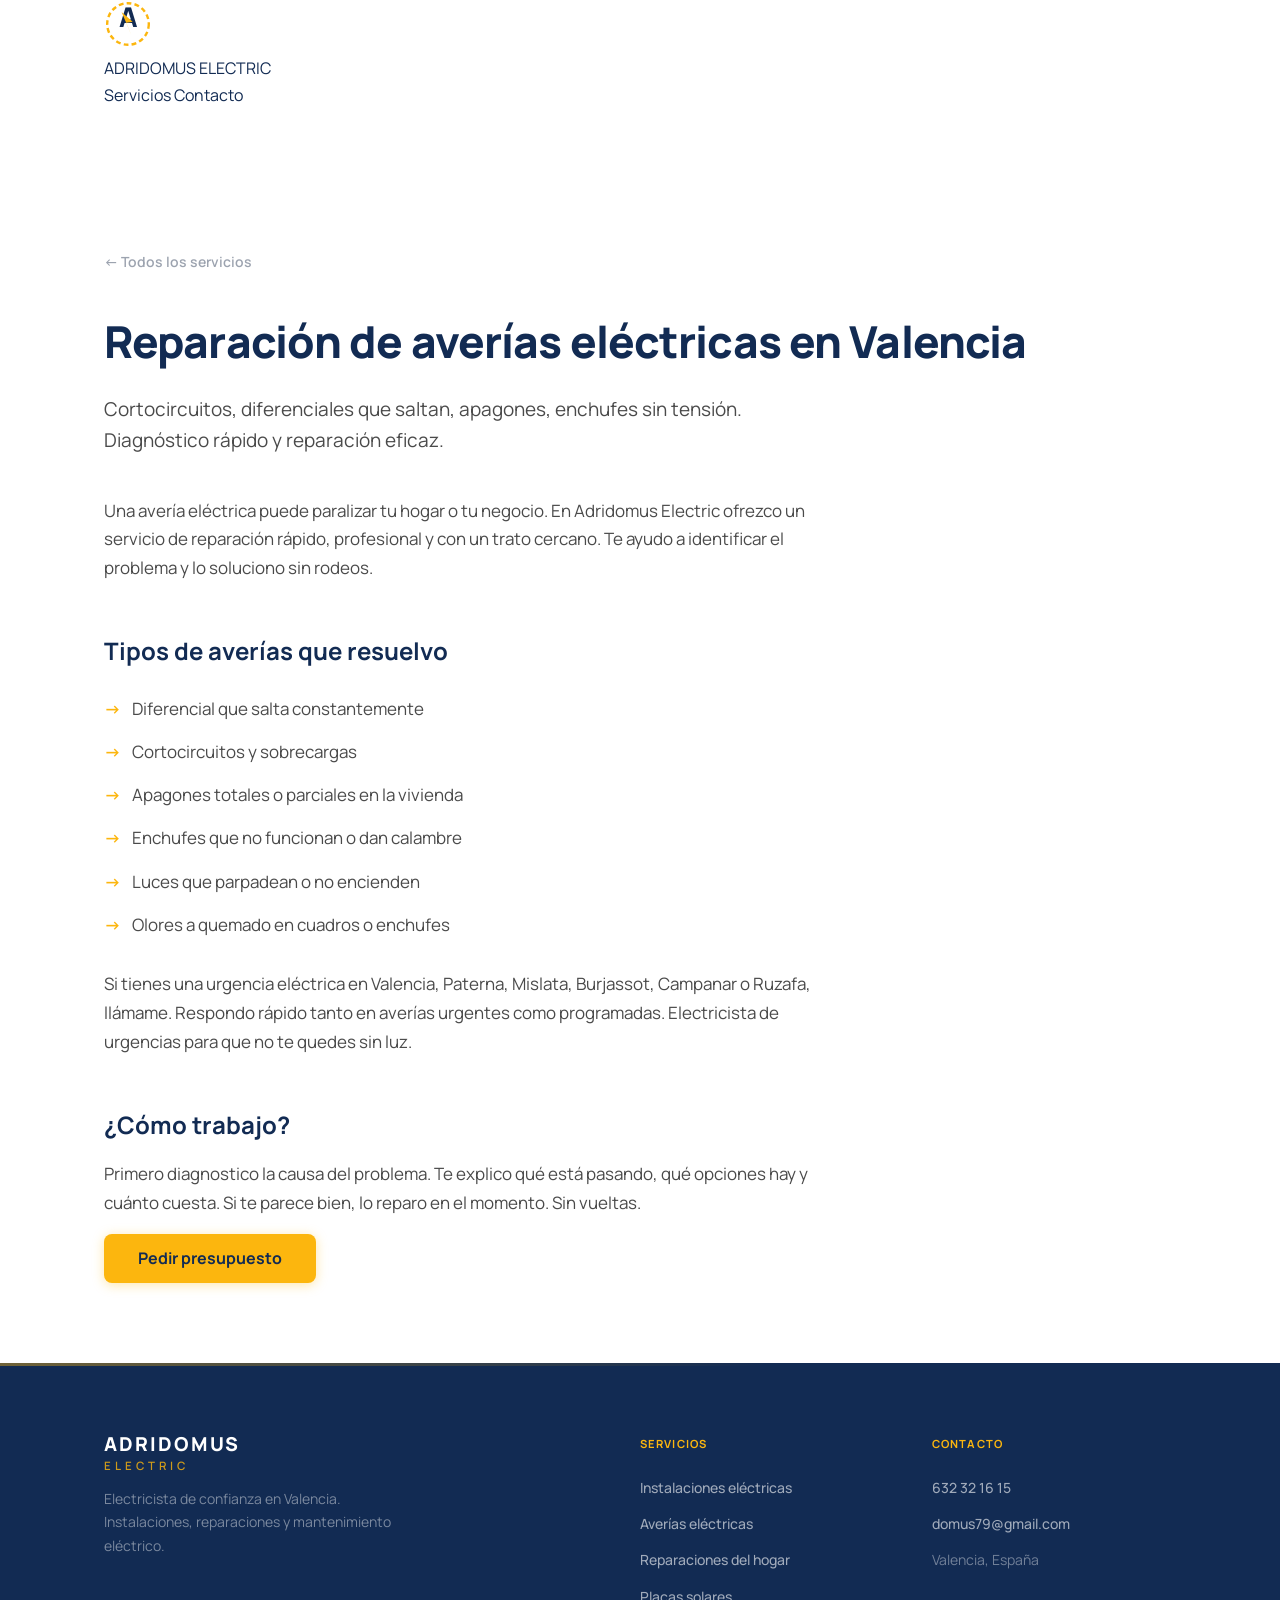
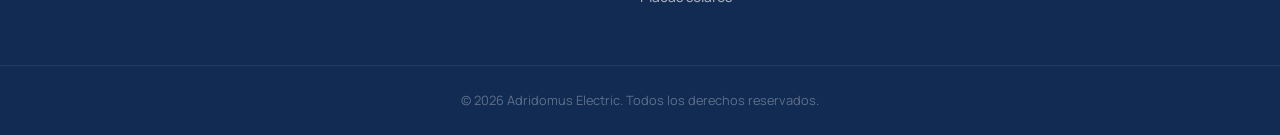
==== servicios/averias-electricas/index.html @ b21e89ab "Primer commit: landing page Adridomus Electric" ====
<!DOCTYPE html>
<html lang="es">
<head>
  <meta charset="UTF-8">
  <meta name="viewport" content="width=device-width, initial-scale=1.0">
  <title>Reparación de averías eléctricas en Valencia | Adridomus Electric</title>
  <meta name="description" content="Reparación de averías eléctricas en Valencia: cortocircuitos, diferenciales que saltan, apagones, enchufes sin tensión. Electricista urgente en Valencia, Paterna, Mislata y Burjassot.">
  <link rel="canonical" href="https://adridomuselectric.com/servicios/averias-electricas/">
  <meta property="og:title" content="Reparación de averías eléctricas en Valencia | Adridomus Electric">
  <meta property="og:description" content="Cortocircuitos, diferenciales que saltan, apagones, enchufes sin tensión. Diagnóstico rápido y reparación eficaz.">
  <meta property="og:url" content="https://adridomuselectric.com/servicios/averias-electricas/">
  <link rel="preconnect" href="https://fonts.googleapis.com">
  <link rel="preconnect" href="https://fonts.gstatic.com" crossorigin>
  <link href="https://fonts.googleapis.com/css2?family=Manrope:wght@400;500;600;700;800;900&display=swap" rel="stylesheet">
  <link rel="stylesheet" href="../../style.css">
  <style>
    .service-page { padding: 140px 0 80px; }
    .service-page h1 { font-size: 2.75rem; font-weight: 800; color: var(--color-primary); letter-spacing: -0.02em; margin-bottom: 16px; }
    .service-page .lead { font-size: 1.1875rem; color: var(--color-gray-700); max-width: 640px; line-height: 1.65; margin-bottom: 40px; }
    .service-content { max-width: 720px; }
    .service-content h2 { font-size: 1.5rem; font-weight: 700; color: var(--color-primary); margin-top: 48px; margin-bottom: 16px; }
    .service-content p { font-size: 1.0625rem; color: var(--color-gray-700); line-height: 1.7; margin-bottom: 16px; }
    .service-content ul { list-style: none; padding: 0; margin-bottom: 24px; }
    .service-content ul li { font-size: 1.0625rem; color: var(--color-gray-700); padding: 8px 0 8px 28px; position: relative; line-height: 1.6; }
    .service-content ul li::before { content: '→'; position: absolute; left: 0; color: var(--color-accent); font-weight: 700; }
    .back-link { display: inline-flex; align-items: center; gap: 6px; font-size: 0.875rem; font-weight: 600; color: var(--color-gray-400); margin-bottom: 32px; transition: color 0.2s; }
    .back-link:hover { color: var(--color-accent); }
  </style>
</head>
<body>
  <header class="header" role="banner">
    <div class="container">
      <a href="/" class="logo" aria-label="Adridomus Electric — Ir al inicio">
        <svg class="logo-svg" viewBox="0 0 60 60" width="48" height="48" aria-hidden="true" focusable="false">
          <circle cx="30" cy="30" r="26" fill="none" stroke="#FCB60E" stroke-width="3" stroke-dasharray="6 4"/>
          <text x="30" y="34" text-anchor="middle" font-size="34" font-weight="900" fill="#122B53" font-family="Manrope">A</text>
          <polygon points="24,14 36,28 28,28 32,44" fill="#FCB60E" transform="rotate(-8,30,29)"/>
        </svg>
        <div class="logo-texto">
          <span class="logo-adridomus">ADRIDOMUS</span>
          <span class="logo-linea" aria-hidden="true"></span>
          <span class="logo-electric">ELECTRIC</span>
        </div>
      </a>
      <nav class="nav" role="navigation" aria-label="Navegación principal">
        <a href="/#servicios">Servicios</a>
        <a href="/#contacto">Contacto</a>
      </nav>
    </div>
  </header>
  <main class="service-page">
    <div class="container">
      <a href="/#servicios" class="back-link">← Todos los servicios</a>
      <h1>Reparación de averías eléctricas en Valencia</h1>
      <p class="lead">Cortocircuitos, diferenciales que saltan, apagones, enchufes sin tensión. Diagnóstico rápido y reparación eficaz.</p>
      <div class="service-content">
        <p>Una avería eléctrica puede paralizar tu hogar o tu negocio. En Adridomus Electric ofrezco un servicio de reparación rápido, profesional y con un trato cercano. Te ayudo a identificar el problema y lo soluciono sin rodeos.</p>
        <h2>Tipos de averías que resuelvo</h2>
        <ul>
          <li>Diferencial que salta constantemente</li>
          <li>Cortocircuitos y sobrecargas</li>
          <li>Apagones totales o parciales en la vivienda</li>
          <li>Enchufes que no funcionan o dan calambre</li>
          <li>Luces que parpadean o no encienden</li>
          <li>Olores a quemado en cuadros o enchufes</li>
        </ul>
        <p>Si tienes una urgencia eléctrica en Valencia, Paterna, Mislata, Burjassot, Campanar o Ruzafa, llámame. Respondo rápido tanto en averías urgentes como programadas. Electricista de urgencias para que no te quedes sin luz.</p>
        <h2>¿Cómo trabajo?</h2>
        <p>Primero diagnostico la causa del problema. Te explico qué está pasando, qué opciones hay y cuánto cuesta. Si te parece bien, lo reparo en el momento. Sin vueltas.</p>
        <a href="/#contacto" class="btn btn-primary">Pedir presupuesto</a>
      </div>
    </div>
  </main>
  <footer class="footer" role="contentinfo">
    <div class="container">
      <div class="footer-grid">
        <div class="footer-brand">
          <div class="footer-logo"><span class="footer-logo-main">ADRIDOMUS</span><span class="footer-logo-sub">ELECTRIC</span></div>
          <p class="footer-desc">Electricista de confianza en Valencia. Instalaciones, reparaciones y mantenimiento eléctrico.</p>
        </div>
        <div class="footer-links">
          <h4 class="footer-heading">Servicios</h4>
          <ul>
            <li><a href="/servicios/instalaciones-electricas/">Instalaciones eléctricas</a></li>
            <li><a href="/servicios/averias-electricas/">Averías eléctricas</a></li>
            <li><a href="/servicios/reparaciones-hogar/">Reparaciones del hogar</a></li>
            <li><a href="/servicios/placas-solares/">Placas solares</a></li>
          </ul>
        </div>
        <div class="footer-contact-info">
          <h4 class="footer-heading">Contacto</h4>
          <ul>
            <li><a href="tel:+34632321615">632 32 16 15</a></li>
            <li><a href="mailto:domus79@gmail.com">domus79@gmail.com</a></li>
            <li><span>Valencia, España</span></li>
          </ul>
        </div>
      </div>
    </div>
    <div class="footer-bottom"><div class="container"><p>&copy; 2026 Adridomus Electric. Todos los derechos reservados.</p></div></div>
  </footer>
</body>
</html>
---- style.css ----
*,
*::before,
*::after {
  margin: 0;
  padding: 0;
  box-sizing: border-box;
}

:root {
  --color-primary: #122B53;
  --color-primary-light: #1A3D72;
  --color-accent: #FCB60E;
  --color-accent-hover: #E0A40C;
  --color-white: #FFFFFF;
  --color-gray-50: #F8F9FA;
  --color-gray-100: #F3F4F6;
  --color-gray-200: #E5E7EB;
  --color-gray-400: #9CA3AF;
  --color-gray-500: #6B7280;
  --color-gray-700: #4A4A4A;
  --color-gray-900: #122B53;
  --color-whatsapp: #25D366;
  --font-family: 'Manrope', system-ui, -apple-system, sans-serif;
  --max-width: 1120px;
  --header-height: 72px;
  --radius-sm: 8px;
  --radius-md: 12px;
}

html {
  scroll-behavior: smooth;
  scroll-padding-top: calc(var(--header-height) + 16px);
}

@media (prefers-reduced-motion: reduce) {
  html { scroll-behavior: auto; }
  *, *::before, *::after {
    animation-duration: 0.01ms !important;
    animation-iteration-count: 1 !important;
    transition-duration: 0.01ms !important;
  }
}

body {
  font-family: var(--font-family);
  color: var(--color-primary);
  background: var(--color-white);
  line-height: 1.65;
  -webkit-font-smoothing: antialiased;
  -moz-osx-font-smoothing: grayscale;
}

.container {
  width: 100%;
  max-width: var(--max-width);
  margin: 0 auto;
  padding: 0 24px;
}

a {
  color: inherit;
  text-decoration: none;
  transition: color 0.2s ease;
}

img {
  max-width: 100%;
  display: block;
}

.skip-link {
  position: absolute;
  top: -100%;
  left: 16px;
  background: var(--color-accent);
  color: var(--color-primary);
  padding: 8px 16px;
  border-radius: var(--radius-sm);
  font-weight: 700;
  z-index: 200;
  transition: top 0.2s;
}

.skip-link:focus {
  top: 16px;
}

.btn {
  display: inline-flex;
  align-items: center;
  padding: 15px 34px;
  border-radius: var(--radius-sm);
  font-weight: 700;
  font-size: 1rem;
  text-decoration: none;
  border: none;
  cursor: pointer;
  transition: all 0.25s ease;
  font-family: inherit;
  line-height: 1.2;
  white-space: nowrap;
}

.btn-primary {
  background: var(--color-accent);
  color: var(--color-primary);
  box-shadow: 0 2px 12px rgba(252, 182, 14, 0.35);
}

.btn-primary:hover {
  background: var(--color-accent-hover);
  transform: translateY(-2px);
  box-shadow: 0 8px 24px rgba(252, 182, 14, 0.45);
}

.btn-whatsapp {
  background: var(--color-whatsapp);
  color: var(--color-white);
}

.btn-whatsapp:hover {
  background: #1ebe5a;
  transform: translateY(-2px);
}

.section-tag {
  display: inline-block;
  font-size: 0.75rem;
  font-weight: 700;
  text-transform: uppercase;
  letter-spacing: 0.08em;
  color: var(--color-accent);
  margin-bottom: 12px;
}

.section-header {
  margin-bottom: 48px;
}

.section-title {
  font-size: 2.25rem;
  font-weight: 800;
  color: var(--color-primary);
  margin-bottom: 16px;
  line-height: 1.2;
  letter-spacing: -0.02em;
}

.section-desc {
  font-size: 1.125rem;
  color: var(--color-gray-500);
  max-width: 600px;
  line-height: 1.65;
}

/* Menu toggle (mobile) */
.menu-toggle {
  display: none;
  flex-direction: column;
  gap: 5px;
  background: none;
  border: none;
  cursor: pointer;
  padding: 4px;
  z-index: 110;
}

.menu-toggle span {
  display: block;
  width: 24px;
  height: 2px;
  background: var(--color-primary);
  border-radius: 2px;
  transition: all 0.3s ease;
}

.menu-toggle.active span:nth-child(1) {
  transform: translateY(7px) rotate(45deg);
}

.menu-toggle.active span:nth-child(2) {
  opacity: 0;
}

.menu-toggle.active span:nth-child(3) {
  transform: translateY(-7px) rotate(-45deg);
}

/* Trusted bar */
.trusted {
  padding: 48px 0;
  border-top: 1px solid var(--color-gray-200);
  border-bottom: 1px solid var(--color-gray-200);
}

.trusted-grid {
  display: flex;
  justify-content: center;
  gap: 48px;
  flex-wrap: wrap;
}

.trusted-item {
  display: flex;
  flex-direction: column;
  align-items: center;
  gap: 4px;
}

.trusted-number {
  font-size: 1.5rem;
  font-weight: 800;
  color: var(--color-primary);
  letter-spacing: -0.02em;
}

.trusted-text {
  font-size: 0.8125rem;
  color: var(--color-gray-500);
  font-weight: 500;
}

/* Services */
.services {
  padding: 100px 0;
  background: var(--color-gray-50);
}

.services-grid {
  display: grid;
  grid-template-columns: repeat(2, 1fr);
  gap: 24px;
}

.service-card {
  background: var(--color-white);
  border: 1px solid var(--color-gray-200);
  border-radius: var(--radius-md);
  padding: 36px 28px;
  transition: all 0.3s ease;
  position: relative;
  display: flex;
  flex-direction: column;
}

.service-card::before {
  content: '';
  position: absolute;
  top: 0;
  left: 20px;
  right: 20px;
  height: 3px;
  background: var(--color-accent);
  border-radius: 2px;
  opacity: 0;
  transition: opacity 0.3s ease;
}

.service-card:hover {
  border-color: var(--color-accent);
  box-shadow: 0 12px 32px rgba(18, 43, 83, 0.06);
  transform: translateY(-3px);
}

.service-card:hover::before {
  opacity: 1;
}

.service-icon {
  font-size: 2.4rem;
  display: block;
  margin-bottom: 16px;
  line-height: 1;
}

.service-title {
  font-size: 1.125rem;
  font-weight: 700;
  color: var(--color-primary);
  margin-bottom: 10px;
  line-height: 1.3;
}

.service-desc {
  font-size: 0.9375rem;
  color: var(--color-gray-700);
  line-height: 1.6;
  margin-bottom: 16px;
  flex: 1;
}

.service-link {
  font-size: 0.875rem;
  font-weight: 600;
  color: var(--color-accent);
  display: inline-flex;
  align-items: center;
  gap: 4px;
  transition: gap 0.2s;
}

.service-link:hover {
  gap: 8px;
}

/* About */
.about {
  padding: 100px 0;
  background: var(--color-white);
  position: relative;
  overflow: hidden;
}

.about::before {
  content: '';
  position: absolute;
  inset: 0;
  background:
    radial-gradient(ellipse at 80% 50%, rgba(18, 43, 83, 0.03) 0%, transparent 60%),
    radial-gradient(ellipse at 20% 80%, rgba(252, 182, 14, 0.03) 0%, transparent 50%);
  pointer-events: none;
}

.about-inner {
  display: grid;
  grid-template-columns: 1fr 1fr;
  gap: 80px;
  align-items: center;
  position: relative;
  z-index: 1;
}

.about-text {
  font-size: 1.0625rem;
  color: var(--color-gray-700);
  margin-bottom: 16px;
  line-height: 1.7;
}

.about-values {
  display: flex;
  flex-wrap: wrap;
  gap: 8px;
  margin-top: 24px;
}

.value-tag {
  font-size: 0.8125rem;
  font-weight: 600;
  color: var(--color-primary);
  background: rgba(18, 43, 83, 0.07);
  padding: 6px 18px;
  border-radius: 20px;
  transition: background 0.2s;
}

.value-tag:hover {
  background: rgba(18, 43, 83, 0.12);
}

.about-highlight {
  display: flex;
  flex-direction: column;
  gap: 20px;
}

.about-highlight-card {
  background: var(--color-gray-50);
  border: 1px solid var(--color-gray-200);
  border-radius: var(--radius-md);
  padding: 32px 28px;
  text-align: center;
  transition: transform 0.3s ease, box-shadow 0.3s ease;
}

.about-highlight-card:hover {
  transform: translateY(-2px);
  box-shadow: 0 8px 24px rgba(18, 43, 83, 0.04);
}

.about-highlight-number {
  font-size: 2rem;
  font-weight: 900;
  color: var(--color-accent);
  letter-spacing: -0.02em;
  margin-bottom: 8px;
}

.about-highlight-text {
  font-size: 0.9375rem;
  color: var(--color-gray-700);
  line-height: 1.5;
}

/* Contact */
.contact {
  padding: 100px 0;
  background: var(--color-gray-50);
}

.contact-inner {
  display: grid;
  grid-template-columns: 1fr 1fr;
  gap: 64px;
  align-items: start;
}

.contact-desc {
  font-size: 1.0625rem;
  color: var(--color-gray-500);
  margin-bottom: 32px;
  line-height: 1.65;
}

.contact-details {
  display: flex;
  flex-direction: column;
  gap: 16px;
  margin-bottom: 24px;
}

.contact-detail-item {
  display: flex;
  flex-direction: column;
  gap: 2px;
}

.contact-detail-item strong {
  font-size: 0.75rem;
  font-weight: 700;
  text-transform: uppercase;
  letter-spacing: 0.06em;
  color: var(--color-gray-400);
}

.contact-detail-item a {
  font-size: 1.0625rem;
  font-weight: 600;
  color: var(--color-primary);
}

.contact-detail-item a:hover {
  color: var(--color-accent);
}

.contact-detail-item span {
  font-size: 1.0625rem;
  color: var(--color-gray-700);
}

.contact-form {
  display: flex;
  flex-direction: column;
  gap: 16px;
  background: var(--color-white);
  padding: 36px;
  border-radius: var(--radius-md);
  border: 1px solid var(--color-gray-200);
  box-shadow: 0 4px 20px rgba(18, 43, 83, 0.04);
}

.form-group {
  display: flex;
  flex-direction: column;
  gap: 6px;
}

.form-group label {
  font-size: 0.8125rem;
  font-weight: 600;
  color: var(--color-gray-700);
}

.form-group input,
.form-group textarea {
  padding: 12px 16px;
  border: 1px solid var(--color-gray-200);
  border-radius: var(--radius-sm);
  font-family: inherit;
  font-size: 0.9375rem;
  color: var(--color-primary);
  background: var(--color-gray-50);
  transition: border-color 0.2s, box-shadow 0.2s, background 0.2s;
}

.form-group input:focus,
.form-group textarea:focus {
  outline: none;
  border-color: var(--color-accent);
  box-shadow: 0 0 0 3px rgba(252, 182, 14, 0.15);
  background: var(--color-white);
}

.form-group input::placeholder,
.form-group textarea::placeholder {
  color: var(--color-gray-400);
}

.form-feedback {
  font-size: 0.875rem;
  text-align: center;
  min-height: 24px;
  transition: opacity 0.3s;
}

.form-feedback.success {
  color: #16a34a;
}

.form-feedback.error {
  color: #dc2626;
}

/* Footer */
.footer {
  background: var(--color-primary);
  color: rgba(255, 255, 255, 0.8);
  position: relative;
}

.footer::before {
  content: '';
  position: absolute;
  top: 0;
  left: 0;
  right: 0;
  height: 3px;
  background: linear-gradient(90deg, var(--color-accent), transparent 60%);
  opacity: 0.4;
  z-index: 2;
}

.footer-grid {
  display: grid;
  grid-template-columns: 2fr 1fr 1fr;
  gap: 48px;
  padding: 72px 0 56px;
  position: relative;
  z-index: 1;
}

.footer-logo {
  display: flex;
  flex-direction: column;
  gap: 2px;
}

.footer-logo-main {
  font-size: 1.2rem;
  font-weight: 900;
  letter-spacing: 2px;
  color: var(--color-white);
  line-height: 1;
}

.footer-logo-sub {
  font-size: 0.72rem;
  font-weight: 600;
  letter-spacing: 4px;
  color: var(--color-accent);
  opacity: 0.8;
}

.footer-desc {
  font-size: 0.875rem;
  line-height: 1.65;
  opacity: 0.55;
  margin-top: 12px;
  max-width: 320px;
}

.footer-heading {
  font-size: 0.7rem;
  font-weight: 700;
  text-transform: uppercase;
  letter-spacing: 0.1em;
  color: var(--color-accent);
  margin-bottom: 20px;
}

.footer-links ul,
.footer-contact-info ul {
  list-style: none;
  display: flex;
  flex-direction: column;
  gap: 10px;
}

.footer-links a,
.footer-contact-info a {
  font-size: 0.875rem;
  font-weight: 500;
  color: rgba(255, 255, 255, 0.6);
  transition: color 0.2s;
}

.footer-links a:hover,
.footer-contact-info a:hover {
  color: var(--color-accent);
}

.footer-contact-info span {
  font-size: 0.875rem;
  opacity: 0.5;
}

.footer-bottom {
  border-top: 1px solid rgba(255, 255, 255, 0.07);
  padding: 24px 0;
  position: relative;
  z-index: 1;
}

.footer-bottom .container {
  text-align: center;
  font-size: 0.8rem;
  opacity: 0.4;
}

/* WhatsApp Float */
.whatsapp-float {
  position: fixed;
  bottom: 24px;
  right: 24px;
  width: 56px;
  height: 56px;
  background: var(--color-whatsapp);
  color: var(--color-white);
  border-radius: 50%;
  display: flex;
  align-items: center;
  justify-content: center;
  z-index: 99;
  box-shadow: 0 4px 16px rgba(37, 211, 102, 0.4);
  transition: all 0.25s ease;
}

.whatsapp-float:hover {
  transform: scale(1.1);
  box-shadow: 0 6px 24px rgba(37, 211, 102, 0.55);
  color: var(--color-white);
}

.whatsapp-float svg {
  width: 28px;
  height: 28px;
}

/* Responsive */
@media (max-width: 1024px) {
  .about-inner {
    gap: 48px;
  }

  .footer-grid {
    grid-template-columns: 1fr 1fr;
    gap: 40px;
  }
}

@media (max-width: 768px) {
  .header .container {
    height: 64px;
  }

  .logo-adridomus {
    font-size: 1rem;
  }
  .logo-electric {
    font-size: 0.6rem;
    letter-spacing: 2px;
  }

  .hero { min-height: 70vh; }
  .hero h1 { font-size: 2.2rem; }
  .hero p { font-size: 1rem; }
  .hero-slogan { font-size: 0.75rem; }

  .section-title {
    font-size: 1.75rem;
  }

  .trusted-grid {
    gap: 24px;
  }

  .services {
    padding: 60px 0;
  }

  .services-grid {
    grid-template-columns: 1fr;
  }

  .about {
    padding: 60px 0;
  }

  .about-inner {
    grid-template-columns: 1fr;
    gap: 48px;
  }

  .contact {
    padding: 60px 0;
  }

  .contact-inner {
    grid-template-columns: 1fr;
    gap: 40px;
  }

  .contact-form {
    padding: 24px;
  }

  .nav {
    position: fixed;
    top: var(--header-height);
    left: 0;
    right: 0;
    background: rgba(255, 255, 255, 0.98);
    backdrop-filter: blur(10px);
    border-bottom: 1px solid var(--color-gray-200);
    padding: 20px 24px;
    transform: translateY(-100%);
    opacity: 0;
    pointer-events: none;
    transition: all 0.35s ease;
    flex-direction: column;
    gap: 20px;
  }

  .nav.open {
    transform: translateY(0);
    opacity: 1;
    pointer-events: auto;
  }

  .nav a {
    font-size: 1rem;
  }

  .nav-cta {
    text-align: center;
    padding: 12px 20px;
  }

  .menu-toggle {
    display: flex;
  }

  .footer-grid {
    grid-template-columns: 1fr;
    gap: 32px;
    padding: 48px 0 32px;
  }

  .footer-desc {
    max-width: 100%;
  }
}

@media (max-width: 480px) {
  .hero h1 { font-size: 1.8rem; }
  .hero p { font-size: 0.95rem; }
  .btn { padding: 12px 24px; font-size: 0.9rem; }

  .whatsapp-float {
    bottom: 16px;
    right: 16px;
    width: 48px;
    height: 48px;
  }

  .whatsapp-float svg {
    width: 24px;
    height: 24px;
  }

  .container {
    padding: 0 16px;
  }
}
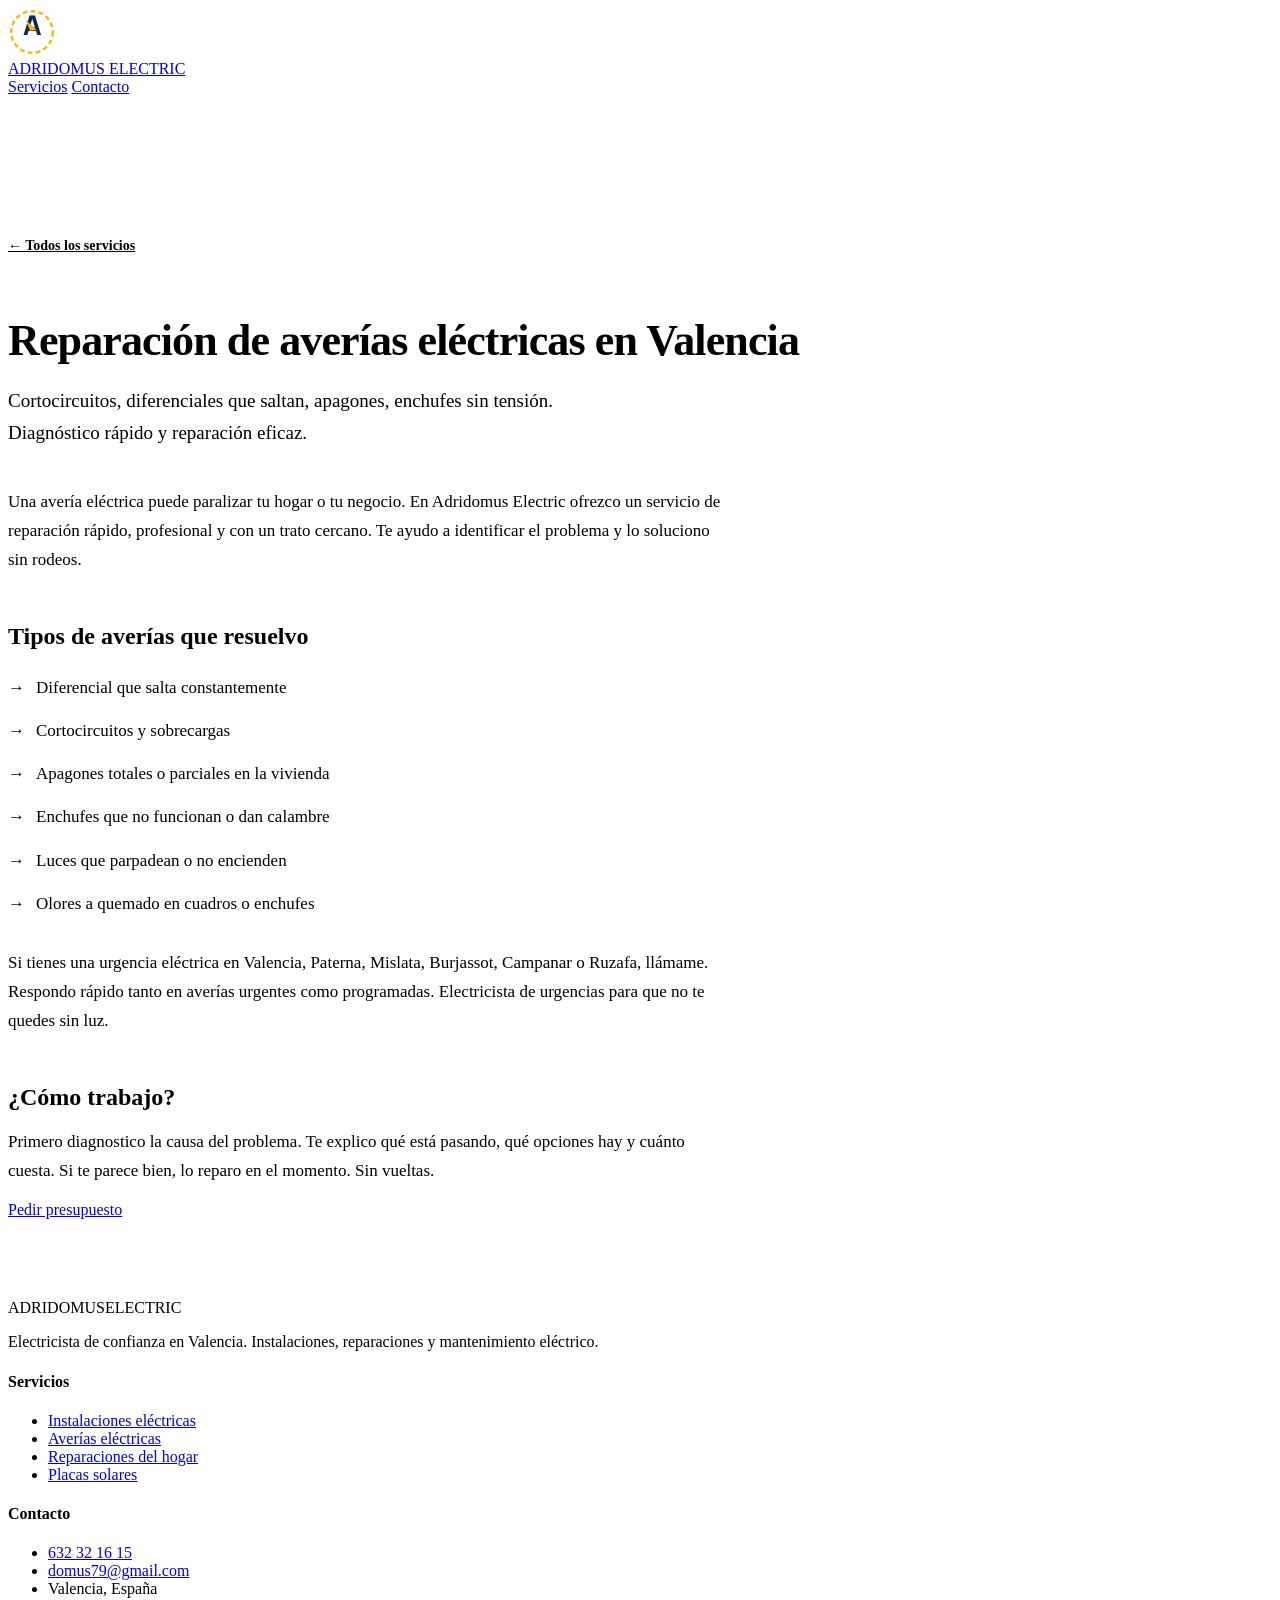
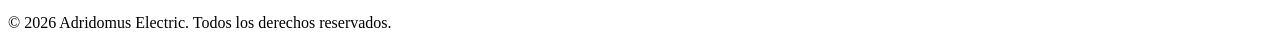
==== commit d1618e3d: "Fix paths for GitHub Pages subpath: add base tag, update service worker" ====
--- a/servicios/averias-electricas/index.html
+++ b/servicios/averias-electricas/index.html
@@ -5,6 +5,7 @@
   <meta name="viewport" content="width=device-width, initial-scale=1.0">
   <title>Reparación de averías eléctricas en Valencia | Adridomus Electric</title>
   <meta name="description" content="Reparación de averías eléctricas en Valencia: cortocircuitos, diferenciales que saltan, apagones, enchufes sin tensión. Electricista urgente en Valencia, Paterna, Mislata y Burjassot.">
+  <base href="/adridomus/">
   <link rel="canonical" href="https://adridomuselectric.com/servicios/averias-electricas/">
   <meta property="og:title" content="Reparación de averías eléctricas en Valencia | Adridomus Electric">
   <meta property="og:description" content="Cortocircuitos, diferenciales que saltan, apagones, enchufes sin tensión. Diagnóstico rápido y reparación eficaz.">
@@ -12,7 +13,7 @@
   <link rel="preconnect" href="https://fonts.googleapis.com">
   <link rel="preconnect" href="https://fonts.gstatic.com" crossorigin>
   <link href="https://fonts.googleapis.com/css2?family=Manrope:wght@400;500;600;700;800;900&display=swap" rel="stylesheet">
-  <link rel="stylesheet" href="../../style.css">
+  <link rel="stylesheet" href="style.css">
   <style>
     .service-page { padding: 140px 0 80px; }
     .service-page h1 { font-size: 2.75rem; font-weight: 800; color: var(--color-primary); letter-spacing: -0.02em; margin-bottom: 16px; }
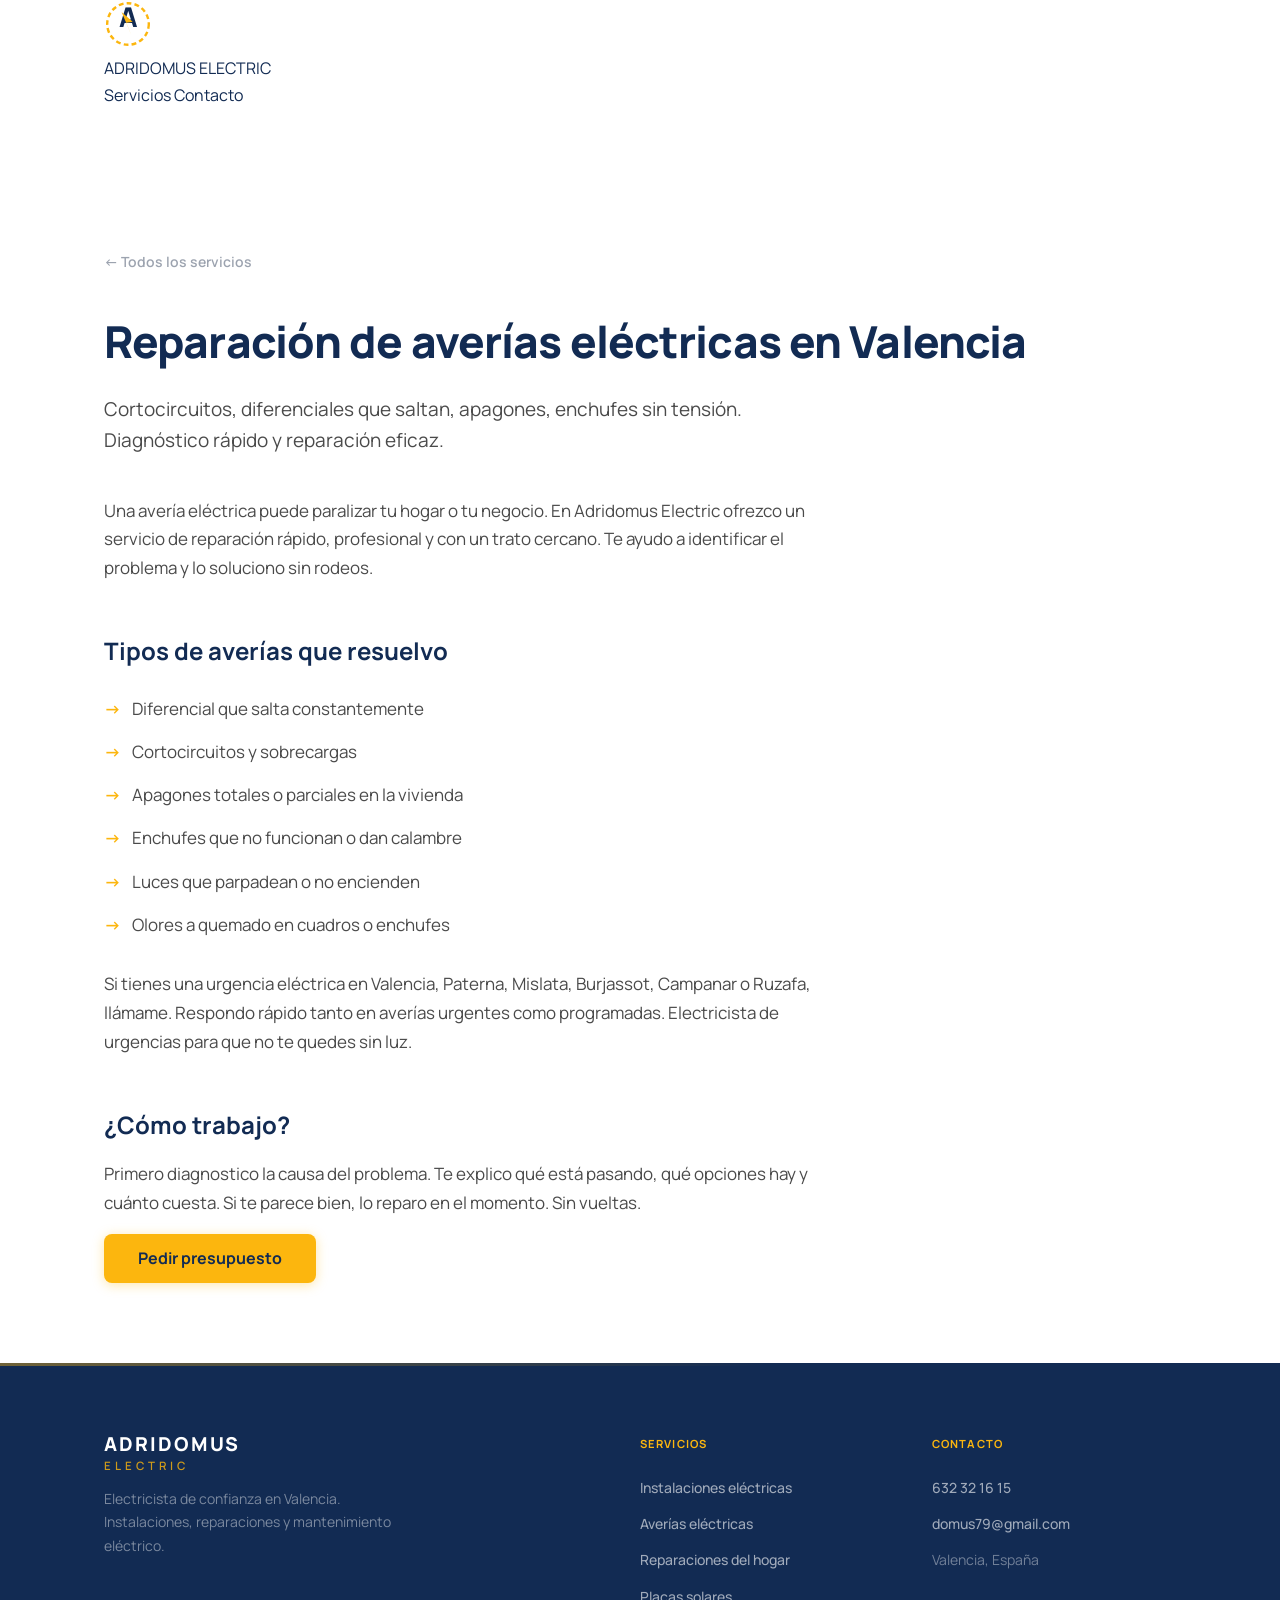
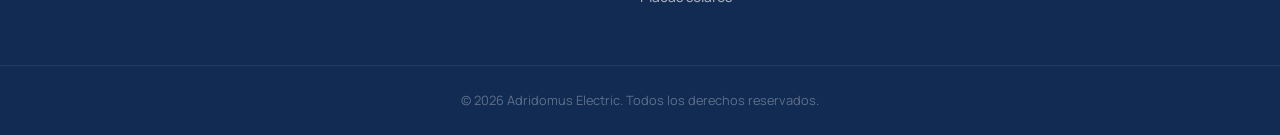
==== commit d63d9d6e: "Remove base tag, use proper relative paths from each file level" ====
--- a/servicios/averias-electricas/index.html
+++ b/servicios/averias-electricas/index.html
@@ -5,7 +5,6 @@
   <meta name="viewport" content="width=device-width, initial-scale=1.0">
   <title>Reparación de averías eléctricas en Valencia | Adridomus Electric</title>
   <meta name="description" content="Reparación de averías eléctricas en Valencia: cortocircuitos, diferenciales que saltan, apagones, enchufes sin tensión. Electricista urgente en Valencia, Paterna, Mislata y Burjassot.">
-  <base href="/adridomus/">
   <link rel="canonical" href="https://adridomuselectric.com/servicios/averias-electricas/">
   <meta property="og:title" content="Reparación de averías eléctricas en Valencia | Adridomus Electric">
   <meta property="og:description" content="Cortocircuitos, diferenciales que saltan, apagones, enchufes sin tensión. Diagnóstico rápido y reparación eficaz.">
@@ -13,7 +12,7 @@
   <link rel="preconnect" href="https://fonts.googleapis.com">
   <link rel="preconnect" href="https://fonts.gstatic.com" crossorigin>
   <link href="https://fonts.googleapis.com/css2?family=Manrope:wght@400;500;600;700;800;900&display=swap" rel="stylesheet">
-  <link rel="stylesheet" href="style.css">
+  <link rel="stylesheet" href="../../style.css">
   <style>
     .service-page { padding: 140px 0 80px; }
     .service-page h1 { font-size: 2.75rem; font-weight: 800; color: var(--color-primary); letter-spacing: -0.02em; margin-bottom: 16px; }
@@ -31,7 +30,7 @@
 <body>
   <header class="header" role="banner">
     <div class="container">
-      <a href="/" class="logo" aria-label="Adridomus Electric — Ir al inicio">
+      <a href="../../" class="logo" aria-label="Adridomus Electric — Ir al inicio">
         <svg class="logo-svg" viewBox="0 0 60 60" width="48" height="48" aria-hidden="true" focusable="false">
           <circle cx="30" cy="30" r="26" fill="none" stroke="#FCB60E" stroke-width="3" stroke-dasharray="6 4"/>
           <text x="30" y="34" text-anchor="middle" font-size="34" font-weight="900" fill="#122B53" font-family="Manrope">A</text>
@@ -44,14 +43,14 @@
         </div>
       </a>
       <nav class="nav" role="navigation" aria-label="Navegación principal">
-        <a href="/#servicios">Servicios</a>
-        <a href="/#contacto">Contacto</a>
+        <a href="../../#servicios">Servicios</a>
+        <a href="../../#contacto">Contacto</a>
       </nav>
     </div>
   </header>
   <main class="service-page">
     <div class="container">
-      <a href="/#servicios" class="back-link">← Todos los servicios</a>
+      <a href="../../#servicios" class="back-link">← Todos los servicios</a>
       <h1>Reparación de averías eléctricas en Valencia</h1>
       <p class="lead">Cortocircuitos, diferenciales que saltan, apagones, enchufes sin tensión. Diagnóstico rápido y reparación eficaz.</p>
       <div class="service-content">
@@ -68,7 +67,7 @@
         <p>Si tienes una urgencia eléctrica en Valencia, Paterna, Mislata, Burjassot, Campanar o Ruzafa, llámame. Respondo rápido tanto en averías urgentes como programadas. Electricista de urgencias para que no te quedes sin luz.</p>
         <h2>¿Cómo trabajo?</h2>
         <p>Primero diagnostico la causa del problema. Te explico qué está pasando, qué opciones hay y cuánto cuesta. Si te parece bien, lo reparo en el momento. Sin vueltas.</p>
-        <a href="/#contacto" class="btn btn-primary">Pedir presupuesto</a>
+        <a href="../../#contacto" class="btn btn-primary">Pedir presupuesto</a>
       </div>
     </div>
   </main>
@@ -82,10 +81,10 @@
         <div class="footer-links">
           <h4 class="footer-heading">Servicios</h4>
           <ul>
-            <li><a href="/servicios/instalaciones-electricas/">Instalaciones eléctricas</a></li>
-            <li><a href="/servicios/averias-electricas/">Averías eléctricas</a></li>
-            <li><a href="/servicios/reparaciones-hogar/">Reparaciones del hogar</a></li>
-            <li><a href="/servicios/placas-solares/">Placas solares</a></li>
+            <li><a href="../instalaciones-electricas/">Instalaciones eléctricas</a></li>
+            <li><a href="../averias-electricas/">Averías eléctricas</a></li>
+            <li><a href="../reparaciones-hogar/">Reparaciones del hogar</a></li>
+            <li><a href="../placas-solares/">Placas solares</a></li>
           </ul>
         </div>
         <div class="footer-contact-info">
--- a/style.css
+++ b/style.css
@@ -0,0 +1,784 @@
+*,
+*::before,
+*::after {
+  margin: 0;
+  padding: 0;
+  box-sizing: border-box;
+}
+
+:root {
+  --color-primary: #122B53;
+  --color-primary-light: #1A3D72;
+  --color-accent: #FCB60E;
+  --color-accent-hover: #E0A40C;
+  --color-white: #FFFFFF;
+  --color-gray-50: #F8F9FA;
+  --color-gray-100: #F3F4F6;
+  --color-gray-200: #E5E7EB;
+  --color-gray-400: #9CA3AF;
+  --color-gray-500: #6B7280;
+  --color-gray-700: #4A4A4A;
+  --color-gray-900: #122B53;
+  --color-whatsapp: #25D366;
+  --font-family: 'Manrope', system-ui, -apple-system, sans-serif;
+  --max-width: 1120px;
+  --header-height: 72px;
+  --radius-sm: 8px;
+  --radius-md: 12px;
+}
+
+html {
+  scroll-behavior: smooth;
+  scroll-padding-top: calc(var(--header-height) + 16px);
+}
+
+@media (prefers-reduced-motion: reduce) {
+  html { scroll-behavior: auto; }
+  *, *::before, *::after {
+    animation-duration: 0.01ms !important;
+    animation-iteration-count: 1 !important;
+    transition-duration: 0.01ms !important;
+  }
+}
+
+body {
+  font-family: var(--font-family);
+  color: var(--color-primary);
+  background: var(--color-white);
+  line-height: 1.65;
+  -webkit-font-smoothing: antialiased;
+  -moz-osx-font-smoothing: grayscale;
+}
+
+.container {
+  width: 100%;
+  max-width: var(--max-width);
+  margin: 0 auto;
+  padding: 0 24px;
+}
+
+a {
+  color: inherit;
+  text-decoration: none;
+  transition: color 0.2s ease;
+}
+
+img {
+  max-width: 100%;
+  display: block;
+}
+
+.skip-link {
+  position: absolute;
+  top: -100%;
+  left: 16px;
+  background: var(--color-accent);
+  color: var(--color-primary);
+  padding: 8px 16px;
+  border-radius: var(--radius-sm);
+  font-weight: 700;
+  z-index: 200;
+  transition: top 0.2s;
+}
+
+.skip-link:focus {
+  top: 16px;
+}
+
+.btn {
+  display: inline-flex;
+  align-items: center;
+  padding: 15px 34px;
+  border-radius: var(--radius-sm);
+  font-weight: 700;
+  font-size: 1rem;
+  text-decoration: none;
+  border: none;
+  cursor: pointer;
+  transition: all 0.25s ease;
+  font-family: inherit;
+  line-height: 1.2;
+  white-space: nowrap;
+}
+
+.btn-primary {
+  background: var(--color-accent);
+  color: var(--color-primary);
+  box-shadow: 0 2px 12px rgba(252, 182, 14, 0.35);
+}
+
+.btn-primary:hover {
+  background: var(--color-accent-hover);
+  transform: translateY(-2px);
+  box-shadow: 0 8px 24px rgba(252, 182, 14, 0.45);
+}
+
+.btn-whatsapp {
+  background: var(--color-whatsapp);
+  color: var(--color-white);
+}
+
+.btn-whatsapp:hover {
+  background: #1ebe5a;
+  transform: translateY(-2px);
+}
+
+.section-tag {
+  display: inline-block;
+  font-size: 0.75rem;
+  font-weight: 700;
+  text-transform: uppercase;
+  letter-spacing: 0.08em;
+  color: var(--color-accent);
+  margin-bottom: 12px;
+}
+
+.section-header {
+  margin-bottom: 48px;
+}
+
+.section-title {
+  font-size: 2.25rem;
+  font-weight: 800;
+  color: var(--color-primary);
+  margin-bottom: 16px;
+  line-height: 1.2;
+  letter-spacing: -0.02em;
+}
+
+.section-desc {
+  font-size: 1.125rem;
+  color: var(--color-gray-500);
+  max-width: 600px;
+  line-height: 1.65;
+}
+
+/* Menu toggle (mobile) */
+.menu-toggle {
+  display: none;
+  flex-direction: column;
+  gap: 5px;
+  background: none;
+  border: none;
+  cursor: pointer;
+  padding: 4px;
+  z-index: 110;
+}
+
+.menu-toggle span {
+  display: block;
+  width: 24px;
+  height: 2px;
+  background: var(--color-primary);
+  border-radius: 2px;
+  transition: all 0.3s ease;
+}
+
+.menu-toggle.active span:nth-child(1) {
+  transform: translateY(7px) rotate(45deg);
+}
+
+.menu-toggle.active span:nth-child(2) {
+  opacity: 0;
+}
+
+.menu-toggle.active span:nth-child(3) {
+  transform: translateY(-7px) rotate(-45deg);
+}
+
+/* Trusted bar */
+.trusted {
+  padding: 48px 0;
+  border-top: 1px solid var(--color-gray-200);
+  border-bottom: 1px solid var(--color-gray-200);
+}
+
+.trusted-grid {
+  display: flex;
+  justify-content: center;
+  gap: 48px;
+  flex-wrap: wrap;
+}
+
+.trusted-item {
+  display: flex;
+  flex-direction: column;
+  align-items: center;
+  gap: 4px;
+}
+
+.trusted-number {
+  font-size: 1.5rem;
+  font-weight: 800;
+  color: var(--color-primary);
+  letter-spacing: -0.02em;
+}
+
+.trusted-text {
+  font-size: 0.8125rem;
+  color: var(--color-gray-500);
+  font-weight: 500;
+}
+
+/* Services */
+.services {
+  padding: 100px 0;
+  background: var(--color-gray-50);
+}
+
+.services-grid {
+  display: grid;
+  grid-template-columns: repeat(2, 1fr);
+  gap: 24px;
+}
+
+.service-card {
+  background: var(--color-white);
+  border: 1px solid var(--color-gray-200);
+  border-radius: var(--radius-md);
+  padding: 36px 28px;
+  transition: all 0.3s ease;
+  position: relative;
+  display: flex;
+  flex-direction: column;
+}
+
+.service-card::before {
+  content: '';
+  position: absolute;
+  top: 0;
+  left: 20px;
+  right: 20px;
+  height: 3px;
+  background: var(--color-accent);
+  border-radius: 2px;
+  opacity: 0;
+  transition: opacity 0.3s ease;
+}
+
+.service-card:hover {
+  border-color: var(--color-accent);
+  box-shadow: 0 12px 32px rgba(18, 43, 83, 0.06);
+  transform: translateY(-3px);
+}
+
+.service-card:hover::before {
+  opacity: 1;
+}
+
+.service-icon {
+  font-size: 2.4rem;
+  display: block;
+  margin-bottom: 16px;
+  line-height: 1;
+}
+
+.service-title {
+  font-size: 1.125rem;
+  font-weight: 700;
+  color: var(--color-primary);
+  margin-bottom: 10px;
+  line-height: 1.3;
+}
+
+.service-desc {
+  font-size: 0.9375rem;
+  color: var(--color-gray-700);
+  line-height: 1.6;
+  margin-bottom: 16px;
+  flex: 1;
+}
+
+.service-link {
+  font-size: 0.875rem;
+  font-weight: 600;
+  color: var(--color-accent);
+  display: inline-flex;
+  align-items: center;
+  gap: 4px;
+  transition: gap 0.2s;
+}
+
+.service-link:hover {
+  gap: 8px;
+}
+
+/* About */
+.about {
+  padding: 100px 0;
+  background: var(--color-white);
+  position: relative;
+  overflow: hidden;
+}
+
+.about::before {
+  content: '';
+  position: absolute;
+  inset: 0;
+  background:
+    radial-gradient(ellipse at 80% 50%, rgba(18, 43, 83, 0.03) 0%, transparent 60%),
+    radial-gradient(ellipse at 20% 80%, rgba(252, 182, 14, 0.03) 0%, transparent 50%);
+  pointer-events: none;
+}
+
+.about-inner {
+  display: grid;
+  grid-template-columns: 1fr 1fr;
+  gap: 80px;
+  align-items: center;
+  position: relative;
+  z-index: 1;
+}
+
+.about-text {
+  font-size: 1.0625rem;
+  color: var(--color-gray-700);
+  margin-bottom: 16px;
+  line-height: 1.7;
+}
+
+.about-values {
+  display: flex;
+  flex-wrap: wrap;
+  gap: 8px;
+  margin-top: 24px;
+}
+
+.value-tag {
+  font-size: 0.8125rem;
+  font-weight: 600;
+  color: var(--color-primary);
+  background: rgba(18, 43, 83, 0.07);
+  padding: 6px 18px;
+  border-radius: 20px;
+  transition: background 0.2s;
+}
+
+.value-tag:hover {
+  background: rgba(18, 43, 83, 0.12);
+}
+
+.about-highlight {
+  display: flex;
+  flex-direction: column;
+  gap: 20px;
+}
+
+.about-highlight-card {
+  background: var(--color-gray-50);
+  border: 1px solid var(--color-gray-200);
+  border-radius: var(--radius-md);
+  padding: 32px 28px;
+  text-align: center;
+  transition: transform 0.3s ease, box-shadow 0.3s ease;
+}
+
+.about-highlight-card:hover {
+  transform: translateY(-2px);
+  box-shadow: 0 8px 24px rgba(18, 43, 83, 0.04);
+}
+
+.about-highlight-number {
+  font-size: 2rem;
+  font-weight: 900;
+  color: var(--color-accent);
+  letter-spacing: -0.02em;
+  margin-bottom: 8px;
+}
+
+.about-highlight-text {
+  font-size: 0.9375rem;
+  color: var(--color-gray-700);
+  line-height: 1.5;
+}
+
+/* Contact */
+.contact {
+  padding: 100px 0;
+  background: var(--color-gray-50);
+}
+
+.contact-inner {
+  display: grid;
+  grid-template-columns: 1fr 1fr;
+  gap: 64px;
+  align-items: start;
+}
+
+.contact-desc {
+  font-size: 1.0625rem;
+  color: var(--color-gray-500);
+  margin-bottom: 32px;
+  line-height: 1.65;
+}
+
+.contact-details {
+  display: flex;
+  flex-direction: column;
+  gap: 16px;
+  margin-bottom: 24px;
+}
+
+.contact-detail-item {
+  display: flex;
+  flex-direction: column;
+  gap: 2px;
+}
+
+.contact-detail-item strong {
+  font-size: 0.75rem;
+  font-weight: 700;
+  text-transform: uppercase;
+  letter-spacing: 0.06em;
+  color: var(--color-gray-400);
+}
+
+.contact-detail-item a {
+  font-size: 1.0625rem;
+  font-weight: 600;
+  color: var(--color-primary);
+}
+
+.contact-detail-item a:hover {
+  color: var(--color-accent);
+}
+
+.contact-detail-item span {
+  font-size: 1.0625rem;
+  color: var(--color-gray-700);
+}
+
+.contact-form {
+  display: flex;
+  flex-direction: column;
+  gap: 16px;
+  background: var(--color-white);
+  padding: 36px;
+  border-radius: var(--radius-md);
+  border: 1px solid var(--color-gray-200);
+  box-shadow: 0 4px 20px rgba(18, 43, 83, 0.04);
+}
+
+.form-group {
+  display: flex;
+  flex-direction: column;
+  gap: 6px;
+}
+
+.form-group label {
+  font-size: 0.8125rem;
+  font-weight: 600;
+  color: var(--color-gray-700);
+}
+
+.form-group input,
+.form-group textarea {
+  padding: 12px 16px;
+  border: 1px solid var(--color-gray-200);
+  border-radius: var(--radius-sm);
+  font-family: inherit;
+  font-size: 0.9375rem;
+  color: var(--color-primary);
+  background: var(--color-gray-50);
+  transition: border-color 0.2s, box-shadow 0.2s, background 0.2s;
+}
+
+.form-group input:focus,
+.form-group textarea:focus {
+  outline: none;
+  border-color: var(--color-accent);
+  box-shadow: 0 0 0 3px rgba(252, 182, 14, 0.15);
+  background: var(--color-white);
+}
+
+.form-group input::placeholder,
+.form-group textarea::placeholder {
+  color: var(--color-gray-400);
+}
+
+.form-feedback {
+  font-size: 0.875rem;
+  text-align: center;
+  min-height: 24px;
+  transition: opacity 0.3s;
+}
+
+.form-feedback.success {
+  color: #16a34a;
+}
+
+.form-feedback.error {
+  color: #dc2626;
+}
+
+/* Footer */
+.footer {
+  background: var(--color-primary);
+  color: rgba(255, 255, 255, 0.8);
+  position: relative;
+}
+
+.footer::before {
+  content: '';
+  position: absolute;
+  top: 0;
+  left: 0;
+  right: 0;
+  height: 3px;
+  background: linear-gradient(90deg, var(--color-accent), transparent 60%);
+  opacity: 0.4;
+  z-index: 2;
+}
+
+.footer-grid {
+  display: grid;
+  grid-template-columns: 2fr 1fr 1fr;
+  gap: 48px;
+  padding: 72px 0 56px;
+  position: relative;
+  z-index: 1;
+}
+
+.footer-logo {
+  display: flex;
+  flex-direction: column;
+  gap: 2px;
+}
+
+.footer-logo-main {
+  font-size: 1.2rem;
+  font-weight: 900;
+  letter-spacing: 2px;
+  color: var(--color-white);
+  line-height: 1;
+}
+
+.footer-logo-sub {
+  font-size: 0.72rem;
+  font-weight: 600;
+  letter-spacing: 4px;
+  color: var(--color-accent);
+  opacity: 0.8;
+}
+
+.footer-desc {
+  font-size: 0.875rem;
+  line-height: 1.65;
+  opacity: 0.55;
+  margin-top: 12px;
+  max-width: 320px;
+}
+
+.footer-heading {
+  font-size: 0.7rem;
+  font-weight: 700;
+  text-transform: uppercase;
+  letter-spacing: 0.1em;
+  color: var(--color-accent);
+  margin-bottom: 20px;
+}
+
+.footer-links ul,
+.footer-contact-info ul {
+  list-style: none;
+  display: flex;
+  flex-direction: column;
+  gap: 10px;
+}
+
+.footer-links a,
+.footer-contact-info a {
+  font-size: 0.875rem;
+  font-weight: 500;
+  color: rgba(255, 255, 255, 0.6);
+  transition: color 0.2s;
+}
+
+.footer-links a:hover,
+.footer-contact-info a:hover {
+  color: var(--color-accent);
+}
+
+.footer-contact-info span {
+  font-size: 0.875rem;
+  opacity: 0.5;
+}
+
+.footer-bottom {
+  border-top: 1px solid rgba(255, 255, 255, 0.07);
+  padding: 24px 0;
+  position: relative;
+  z-index: 1;
+}
+
+.footer-bottom .container {
+  text-align: center;
+  font-size: 0.8rem;
+  opacity: 0.4;
+}
+
+/* WhatsApp Float */
+.whatsapp-float {
+  position: fixed;
+  bottom: 24px;
+  right: 24px;
+  width: 56px;
+  height: 56px;
+  background: var(--color-whatsapp);
+  color: var(--color-white);
+  border-radius: 50%;
+  display: flex;
+  align-items: center;
+  justify-content: center;
+  z-index: 99;
+  box-shadow: 0 4px 16px rgba(37, 211, 102, 0.4);
+  transition: all 0.25s ease;
+}
+
+.whatsapp-float:hover {
+  transform: scale(1.1);
+  box-shadow: 0 6px 24px rgba(37, 211, 102, 0.55);
+  color: var(--color-white);
+}
+
+.whatsapp-float svg {
+  width: 28px;
+  height: 28px;
+}
+
+/* Responsive */
+@media (max-width: 1024px) {
+  .about-inner {
+    gap: 48px;
+  }
+
+  .footer-grid {
+    grid-template-columns: 1fr 1fr;
+    gap: 40px;
+  }
+}
+
+@media (max-width: 768px) {
+  .header .container {
+    height: 64px;
+  }
+
+  .logo-adridomus {
+    font-size: 1rem;
+  }
+  .logo-electric {
+    font-size: 0.6rem;
+    letter-spacing: 2px;
+  }
+
+  .hero { min-height: 70vh; }
+  .hero h1 { font-size: 2.2rem; }
+  .hero p { font-size: 1rem; }
+  .hero-slogan { font-size: 0.75rem; }
+
+  .section-title {
+    font-size: 1.75rem;
+  }
+
+  .trusted-grid {
+    gap: 24px;
+  }
+
+  .services {
+    padding: 60px 0;
+  }
+
+  .services-grid {
+    grid-template-columns: 1fr;
+  }
+
+  .about {
+    padding: 60px 0;
+  }
+
+  .about-inner {
+    grid-template-columns: 1fr;
+    gap: 48px;
+  }
+
+  .contact {
+    padding: 60px 0;
+  }
+
+  .contact-inner {
+    grid-template-columns: 1fr;
+    gap: 40px;
+  }
+
+  .contact-form {
+    padding: 24px;
+  }
+
+  .nav {
+    position: fixed;
+    top: var(--header-height);
+    left: 0;
+    right: 0;
+    background: rgba(255, 255, 255, 0.98);
+    backdrop-filter: blur(10px);
+    border-bottom: 1px solid var(--color-gray-200);
+    padding: 20px 24px;
+    transform: translateY(-100%);
+    opacity: 0;
+    pointer-events: none;
+    transition: all 0.35s ease;
+    flex-direction: column;
+    gap: 20px;
+  }
+
+  .nav.open {
+    transform: translateY(0);
+    opacity: 1;
+    pointer-events: auto;
+  }
+
+  .nav a {
+    font-size: 1rem;
+  }
+
+  .nav-cta {
+    text-align: center;
+    padding: 12px 20px;
+  }
+
+  .menu-toggle {
+    display: flex;
+  }
+
+  .footer-grid {
+    grid-template-columns: 1fr;
+    gap: 32px;
+    padding: 48px 0 32px;
+  }
+
+  .footer-desc {
+    max-width: 100%;
+  }
+}
+
+@media (max-width: 480px) {
+  .hero h1 { font-size: 1.8rem; }
+  .hero p { font-size: 0.95rem; }
+  .btn { padding: 12px 24px; font-size: 0.9rem; }
+
+  .whatsapp-float {
+    bottom: 16px;
+    right: 16px;
+    width: 48px;
+    height: 48px;
+  }
+
+  .whatsapp-float svg {
+    width: 24px;
+    height: 24px;
+  }
+
+  .container {
+    padding: 0 16px;
+  }
+}
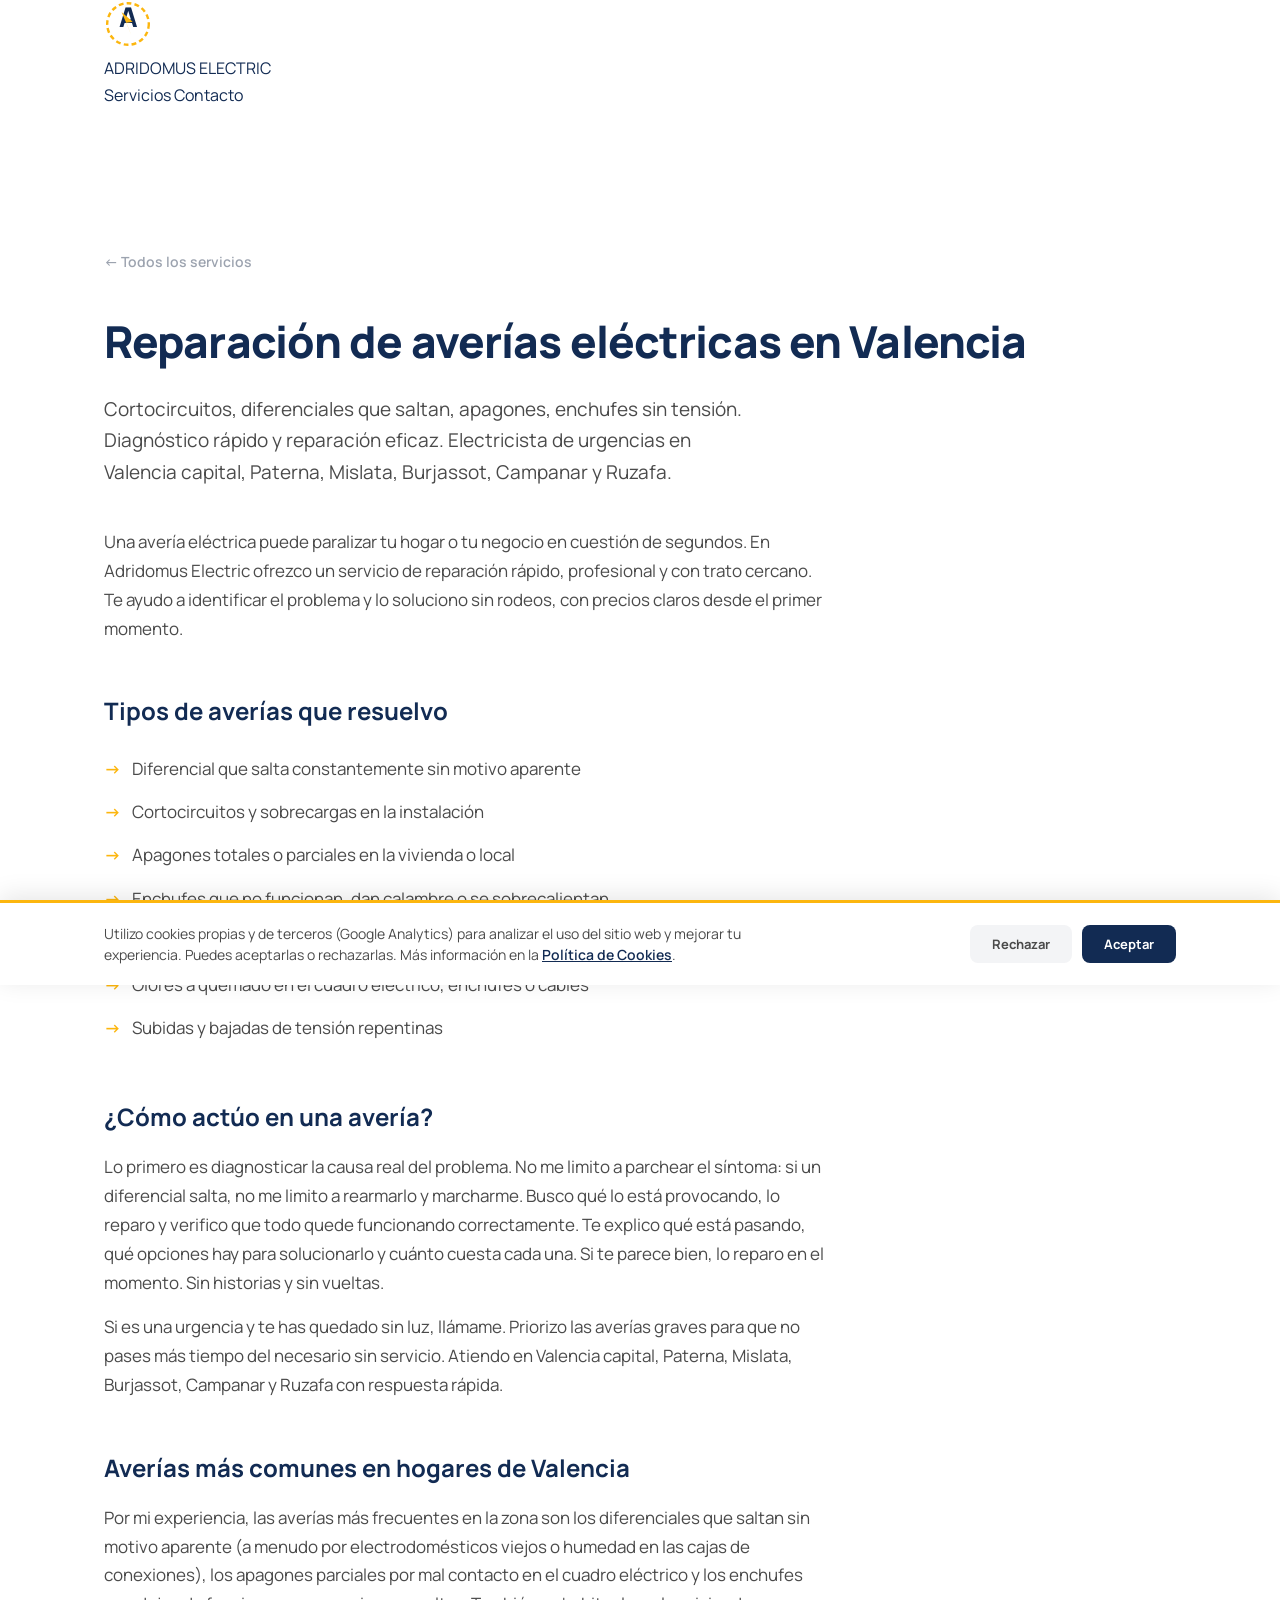
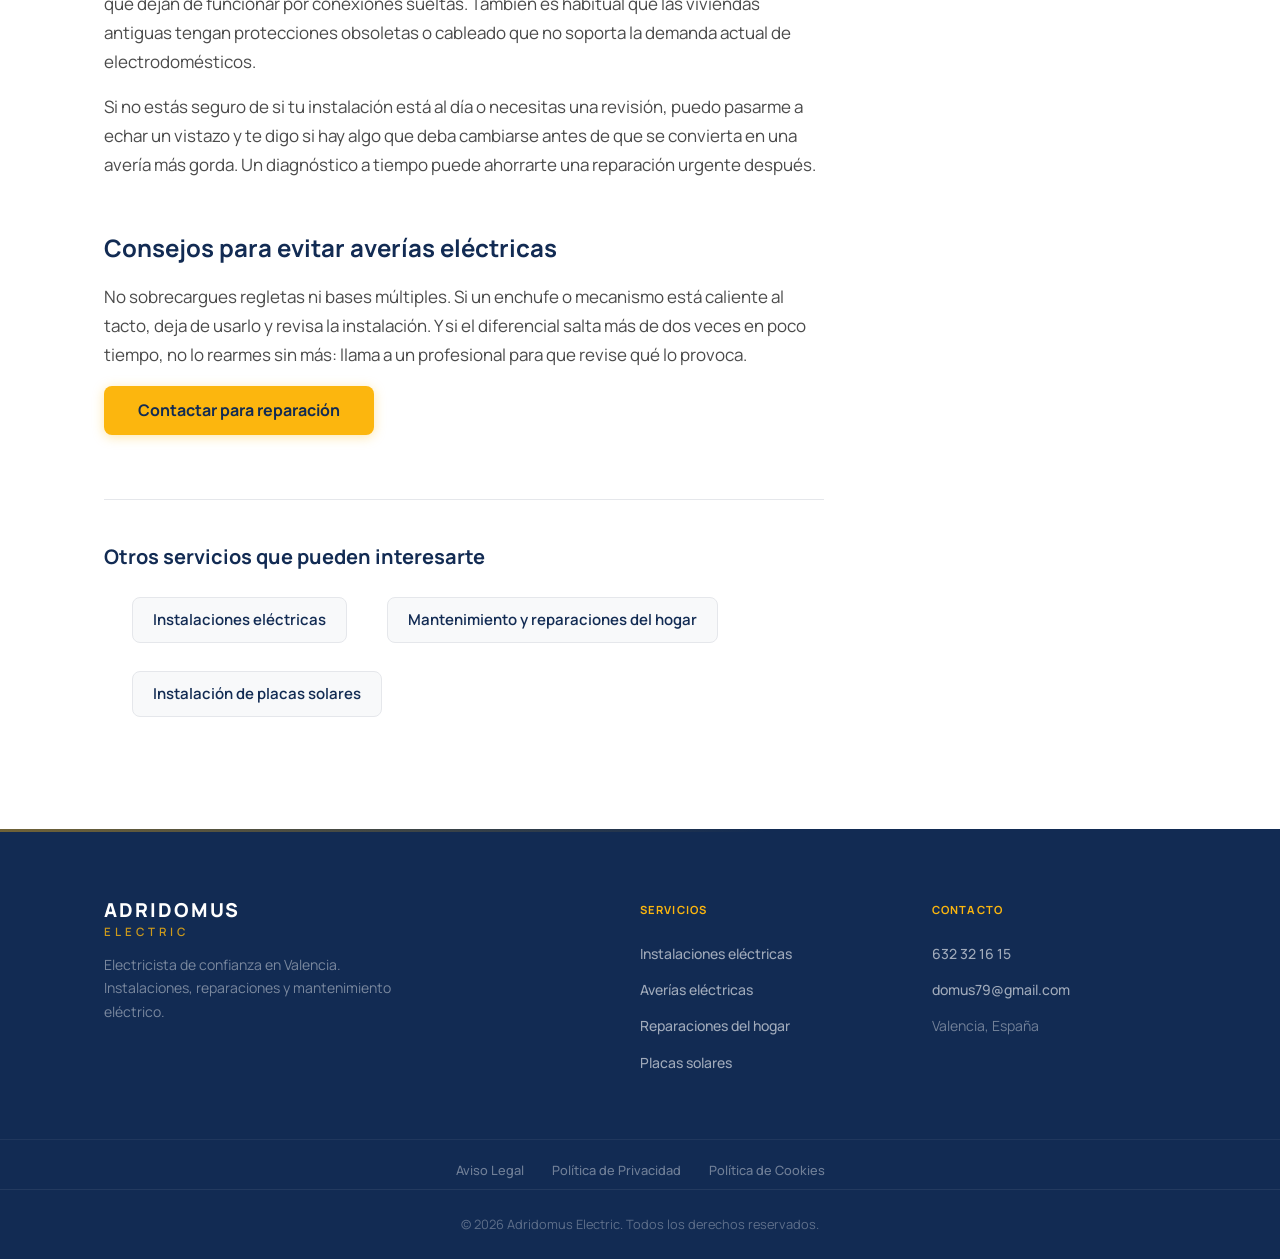
==== commit 8ef9b207: "Mejora SEO integral + contenido legal + cookie consent - Canonical y sitemap apuntan temporalmente a" ====
--- a/servicios/averias-electricas/index.html
+++ b/servicios/averias-electricas/index.html
@@ -4,15 +4,77 @@
   <meta charset="UTF-8">
   <meta name="viewport" content="width=device-width, initial-scale=1.0">
   <title>Reparación de averías eléctricas en Valencia | Adridomus Electric</title>
-  <meta name="description" content="Reparación de averías eléctricas en Valencia: cortocircuitos, diferenciales que saltan, apagones, enchufes sin tensión. Electricista urgente en Valencia, Paterna, Mislata y Burjassot.">
-  <link rel="canonical" href="https://adridomuselectric.com/servicios/averias-electricas/">
+  <meta name="description" content="Reparación de averías eléctricas en Valencia: cortocircuitos, diferenciales que saltan, apagones, enchufes sin tensión. Electricista urgente. Diagnóstico rápido y reparación eficaz.">
+  <meta name="google-site-verification" content="PON_AQUI_TU_CODIGO_DE_VERIFICACION" />
+  <link rel="canonical" href="https://adridomus.vercel.app/servicios/averias-electricas/">
+  <link rel="alternate" href="https://adridomus.vercel.app/servicios/averias-electricas/" hreflang="es" />
+  <link rel="alternate" href="https://adridomus.vercel.app/servicios/averias-electricas/" hreflang="x-default" />
   <meta property="og:title" content="Reparación de averías eléctricas en Valencia | Adridomus Electric">
-  <meta property="og:description" content="Cortocircuitos, diferenciales que saltan, apagones, enchufes sin tensión. Diagnóstico rápido y reparación eficaz.">
-  <meta property="og:url" content="https://adridomuselectric.com/servicios/averias-electricas/">
+  <meta property="og:description" content="Cortocircuitos, diferenciales que saltan, apagones, enchufes sin tensión. Diagnóstico rápido y reparación eficaz en Valencia.">
+  <meta property="og:url" content="https://adridomus.vercel.app/servicios/averias-electricas/">
+  <meta property="og:locale" content="es_ES">
+  <meta property="og:type" content="website">
+  <meta property="og:image" content="https://adridomus.vercel.app/img/optimized/banner.jpg">
+  <meta property="og:image:width" content="1536">
+  <meta property="og:image:height" content="1024">
   <link rel="preconnect" href="https://fonts.googleapis.com">
   <link rel="preconnect" href="https://fonts.gstatic.com" crossorigin>
   <link href="https://fonts.googleapis.com/css2?family=Manrope:wght@400;500;600;700;800;900&display=swap" rel="stylesheet">
   <link rel="stylesheet" href="../../style.css">
+
+  <script type="application/ld+json">
+  {
+    "@context": "https://schema.org",
+    "@type": "BreadcrumbList",
+    "itemListElement": [
+      { "@type": "ListItem", "position": 1, "name": "Inicio", "item": "https://adridomus.vercel.app/" },
+      { "@type": "ListItem", "position": 2, "name": "Servicios", "item": "https://adridomus.vercel.app/#servicios" },
+      { "@type": "ListItem", "position": 3, "name": "Averías eléctricas", "item": "https://adridomus.vercel.app/servicios/averias-electricas/" }
+    ]
+  }
+  </script>
+
+  <script type="application/ld+json">
+  {
+    "@context": "https://schema.org",
+    "@type": "FAQPage",
+    "mainEntity": [
+      {
+        "@type": "Question",
+        "name": "¿Qué hago si salta el diferencial constantemente?",
+        "acceptedAnswer": {
+          "@type": "Answer",
+          "text": "Puede deberse a un electrodoméstico averiado, una fuga de corriente o un problema en la instalación. Lo primero es identificar qué circuito lo provoca. Si no puedes localizarlo, llámame y te ayudo a diagnosticarlo."
+        }
+      },
+      {
+        "@type": "Question",
+        "name": "¿Tienes servicio de urgencias eléctricas en Valencia?",
+        "acceptedAnswer": {
+          "@type": "Answer",
+          "text": "Sí, atiendo urgencias eléctricas en Valencia capital y alrededores. Si te has quedado sin luz o tienes una avería grave, llámame y te atiendo lo antes posible."
+        }
+      },
+      {
+        "@type": "Question",
+        "name": "¿Cómo sé si mi avería es eléctrica o de la compañía?",
+        "acceptedAnswer": {
+          "@type": "Answer",
+          "text": "Si el problema afecta solo a tu vivienda o a varias de tu edificio, suele ser de la instalación interna. Si afecta a todo un barrio, es probable que sea de la compañía. Te ayudo a distinguirlo."
+        }
+      },
+      {
+        "@type": "Question",
+        "name": "¿Cuánto cuesta una reparación eléctrica urgente?",
+        "acceptedAnswer": {
+          "@type": "Answer",
+          "text": "Depende del tipo de avería y la complejidad. Te confirmo el presupuesto antes de empezar cualquier trabajo. Sin compromiso y sin sorpresas."
+        }
+      }
+    ]
+  }
+  </script>
+
   <style>
     .service-page { padding: 140px 0 80px; }
     .service-page h1 { font-size: 2.75rem; font-weight: 800; color: var(--color-primary); letter-spacing: -0.02em; margin-bottom: 16px; }
@@ -25,6 +87,12 @@
     .service-content ul li::before { content: '→'; position: absolute; left: 0; color: var(--color-accent); font-weight: 700; }
     .back-link { display: inline-flex; align-items: center; gap: 6px; font-size: 0.875rem; font-weight: 600; color: var(--color-gray-400); margin-bottom: 32px; transition: color 0.2s; }
     .back-link:hover { color: var(--color-accent); }
+    .related-services { margin-top: 64px; padding-top: 40px; border-top: 1px solid var(--color-gray-200); }
+    .related-services h3 { font-size: 1.25rem; font-weight: 700; color: var(--color-primary); margin-bottom: 16px; }
+    .related-services ul { display: flex; flex-wrap: wrap; gap: 12px; list-style: none; padding: 0; }
+    .related-services ul li::before { display: none; }
+    .related-services ul li a { display: inline-block; padding: 10px 20px; background: var(--color-gray-50); border: 1px solid var(--color-gray-200); border-radius: var(--radius-sm); font-size: 0.9375rem; font-weight: 600; color: var(--color-primary); transition: all 0.2s; text-decoration: none; }
+    .related-services ul li a:hover { border-color: var(--color-accent); background: var(--color-white); }
   </style>
 </head>
 <body>
@@ -52,22 +120,44 @@
     <div class="container">
       <a href="../../#servicios" class="back-link">← Todos los servicios</a>
       <h1>Reparación de averías eléctricas en Valencia</h1>
-      <p class="lead">Cortocircuitos, diferenciales que saltan, apagones, enchufes sin tensión. Diagnóstico rápido y reparación eficaz.</p>
+      <p class="lead">Cortocircuitos, diferenciales que saltan, apagones, enchufes sin tensión. Diagnóstico rápido y reparación eficaz. Electricista de urgencias en Valencia capital, Paterna, Mislata, Burjassot, Campanar y Ruzafa.</p>
       <div class="service-content">
-        <p>Una avería eléctrica puede paralizar tu hogar o tu negocio. En Adridomus Electric ofrezco un servicio de reparación rápido, profesional y con un trato cercano. Te ayudo a identificar el problema y lo soluciono sin rodeos.</p>
+
+        <p>Una avería eléctrica puede paralizar tu hogar o tu negocio en cuestión de segundos. En Adridomus Electric ofrezco un servicio de reparación rápido, profesional y con trato cercano. Te ayudo a identificar el problema y lo soluciono sin rodeos, con precios claros desde el primer momento.</p>
+
         <h2>Tipos de averías que resuelvo</h2>
         <ul>
-          <li>Diferencial que salta constantemente</li>
-          <li>Cortocircuitos y sobrecargas</li>
-          <li>Apagones totales o parciales en la vivienda</li>
-          <li>Enchufes que no funcionan o dan calambre</li>
-          <li>Luces que parpadean o no encienden</li>
-          <li>Olores a quemado en cuadros o enchufes</li>
+          <li>Diferencial que salta constantemente sin motivo aparente</li>
+          <li>Cortocircuitos y sobrecargas en la instalación</li>
+          <li>Apagones totales o parciales en la vivienda o local</li>
+          <li>Enchufes que no funcionan, dan calambre o se sobrecalientan</li>
+          <li>Luces que parpadean, no encienden o se funden con frecuencia</li>
+          <li>Olores a quemado en el cuadro eléctrico, enchufes o cables</li>
+          <li>Subidas y bajadas de tensión repentinas</li>
         </ul>
-        <p>Si tienes una urgencia eléctrica en Valencia, Paterna, Mislata, Burjassot, Campanar o Ruzafa, llámame. Respondo rápido tanto en averías urgentes como programadas. Electricista de urgencias para que no te quedes sin luz.</p>
-        <h2>¿Cómo trabajo?</h2>
-        <p>Primero diagnostico la causa del problema. Te explico qué está pasando, qué opciones hay y cuánto cuesta. Si te parece bien, lo reparo en el momento. Sin vueltas.</p>
-        <a href="../../#contacto" class="btn btn-primary">Pedir presupuesto</a>
+
+        <h2>¿Cómo actúo en una avería?</h2>
+        <p>Lo primero es diagnosticar la causa real del problema. No me limito a parchear el síntoma: si un diferencial salta, no me limito a rearmarlo y marcharme. Busco qué lo está provocando, lo reparo y verifico que todo quede funcionando correctamente. Te explico qué está pasando, qué opciones hay para solucionarlo y cuánto cuesta cada una. Si te parece bien, lo reparo en el momento. Sin historias y sin vueltas.</p>
+        <p>Si es una urgencia y te has quedado sin luz, llámame. Priorizo las averías graves para que no pases más tiempo del necesario sin servicio. Atiendo en Valencia capital, Paterna, Mislata, Burjassot, Campanar y Ruzafa con respuesta rápida.</p>
+
+        <h2>Averías más comunes en hogares de Valencia</h2>
+        <p>Por mi experiencia, las averías más frecuentes en la zona son los diferenciales que saltan sin motivo aparente (a menudo por electrodomésticos viejos o humedad en las cajas de conexiones), los apagones parciales por mal contacto en el cuadro eléctrico y los enchufes que dejan de funcionar por conexiones sueltas. También es habitual que las viviendas antiguas tengan protecciones obsoletas o cableado que no soporta la demanda actual de electrodomésticos.</p>
+        <p>Si no estás seguro de si tu instalación está al día o necesitas una revisión, puedo pasarme a echar un vistazo y te digo si hay algo que deba cambiarse antes de que se convierta en una avería más gorda. Un diagnóstico a tiempo puede ahorrarte una reparación urgente después.</p>
+
+        <h2>Consejos para evitar averías eléctricas</h2>
+        <p>No sobrecargues regletas ni bases múltiples. Si un enchufe o mecanismo está caliente al tacto, deja de usarlo y revisa la instalación. Y si el diferencial salta más de dos veces en poco tiempo, no lo rearmes sin más: llama a un profesional para que revise qué lo provoca.</p>
+
+        <a href="../../#contacto" class="btn btn-primary">Contactar para reparación</a>
+
+        <div class="related-services">
+          <h3>Otros servicios que pueden interesarte</h3>
+          <ul>
+            <li><a href="../instalaciones-electricas/">Instalaciones eléctricas</a></li>
+            <li><a href="../reparaciones-hogar/">Mantenimiento y reparaciones del hogar</a></li>
+            <li><a href="../placas-solares/">Instalación de placas solares</a></li>
+          </ul>
+        </div>
+
       </div>
     </div>
   </main>
@@ -97,7 +187,22 @@
         </div>
       </div>
     </div>
+    <div class="footer-legal">
+      <a href="../../legal/aviso-legal/">Aviso Legal</a>
+      <a href="../../legal/politica-privacidad/">Política de Privacidad</a>
+      <a href="../../legal/politica-cookies/">Política de Cookies</a>
+    </div>
     <div class="footer-bottom"><div class="container"><p>&copy; 2026 Adridomus Electric. Todos los derechos reservados.</p></div></div>
   </footer>
+
+  <div class="cookie-banner" id="cookieBanner" role="dialog" aria-label="Aviso de cookies">
+    <div class="container">
+      <p>Utilizo cookies propias y de terceros (Google Analytics) para analizar el uso del sitio web y mejorar tu experiencia. Puedes aceptarlas o rechazarlas. Más información en la <a href="../../legal/politica-cookies/">Política de Cookies</a>.</p>
+      <div class="cookie-banner-actions">
+        <button class="cookie-btn cookie-btn-reject" id="cookieReject" aria-label="Rechazar cookies">Rechazar</button>
+        <button class="cookie-btn cookie-btn-accept" id="cookieAccept" aria-label="Aceptar cookies">Aceptar</button>
+      </div>
+    </div>
+  </div>
 </body>
-</html>+</html>
--- a/style.css
+++ b/style.css
@@ -267,10 +267,15 @@
 }
 
 .service-icon {
-  font-size: 2.4rem;
   display: block;
   margin-bottom: 16px;
   line-height: 1;
+}
+
+.service-icon svg {
+  display: block;
+  width: 48px;
+  height: 48px;
 }
 
 .service-title {
@@ -644,6 +649,105 @@
 .whatsapp-float svg {
   width: 28px;
   height: 28px;
+}
+
+/* Footer legal links */
+.footer-legal {
+  display: flex;
+  justify-content: center;
+  gap: 28px;
+  padding: 20px 0 8px;
+  flex-wrap: wrap;
+  border-top: 1px solid rgba(255, 255, 255, 0.06);
+  margin-top: 8px;
+}
+
+.footer-legal a {
+  font-size: 0.8rem;
+  font-weight: 500;
+  color: rgba(255, 255, 255, 0.4);
+  text-decoration: none;
+  transition: color 0.2s;
+}
+
+.footer-legal a:hover {
+  color: var(--color-accent);
+}
+
+/* Cookie Consent Banner */
+.cookie-banner {
+  position: fixed;
+  bottom: 0;
+  left: 0;
+  right: 0;
+  z-index: 200;
+  background: #fff;
+  border-top: 3px solid var(--color-accent);
+  box-shadow: 0 -4px 24px rgba(0, 0, 0, 0.1);
+  padding: 20px 24px;
+  transform: translateY(100%);
+  transition: transform 0.4s ease;
+}
+
+.cookie-banner.show {
+  transform: translateY(0);
+}
+
+.cookie-banner .container {
+  display: flex;
+  align-items: center;
+  justify-content: space-between;
+  gap: 24px;
+  flex-wrap: wrap;
+}
+
+.cookie-banner p {
+  font-size: 0.875rem;
+  color: var(--color-gray-700);
+  line-height: 1.5;
+  margin: 0;
+  max-width: 680px;
+}
+
+.cookie-banner p a {
+  color: var(--color-primary);
+  font-weight: 600;
+  text-decoration: underline;
+}
+
+.cookie-banner-actions {
+  display: flex;
+  gap: 10px;
+  flex-shrink: 0;
+}
+
+.cookie-btn {
+  padding: 10px 22px;
+  border-radius: var(--radius-sm);
+  font-size: 0.8125rem;
+  font-weight: 700;
+  border: none;
+  cursor: pointer;
+  font-family: inherit;
+  transition: all 0.2s;
+}
+
+.cookie-btn-accept {
+  background: var(--color-primary);
+  color: #fff;
+}
+
+.cookie-btn-accept:hover {
+  background: var(--color-primary-light);
+}
+
+.cookie-btn-reject {
+  background: var(--color-gray-100);
+  color: var(--color-gray-700);
+}
+
+.cookie-btn-reject:hover {
+  background: var(--color-gray-200);
 }
 
 /* Responsive */
